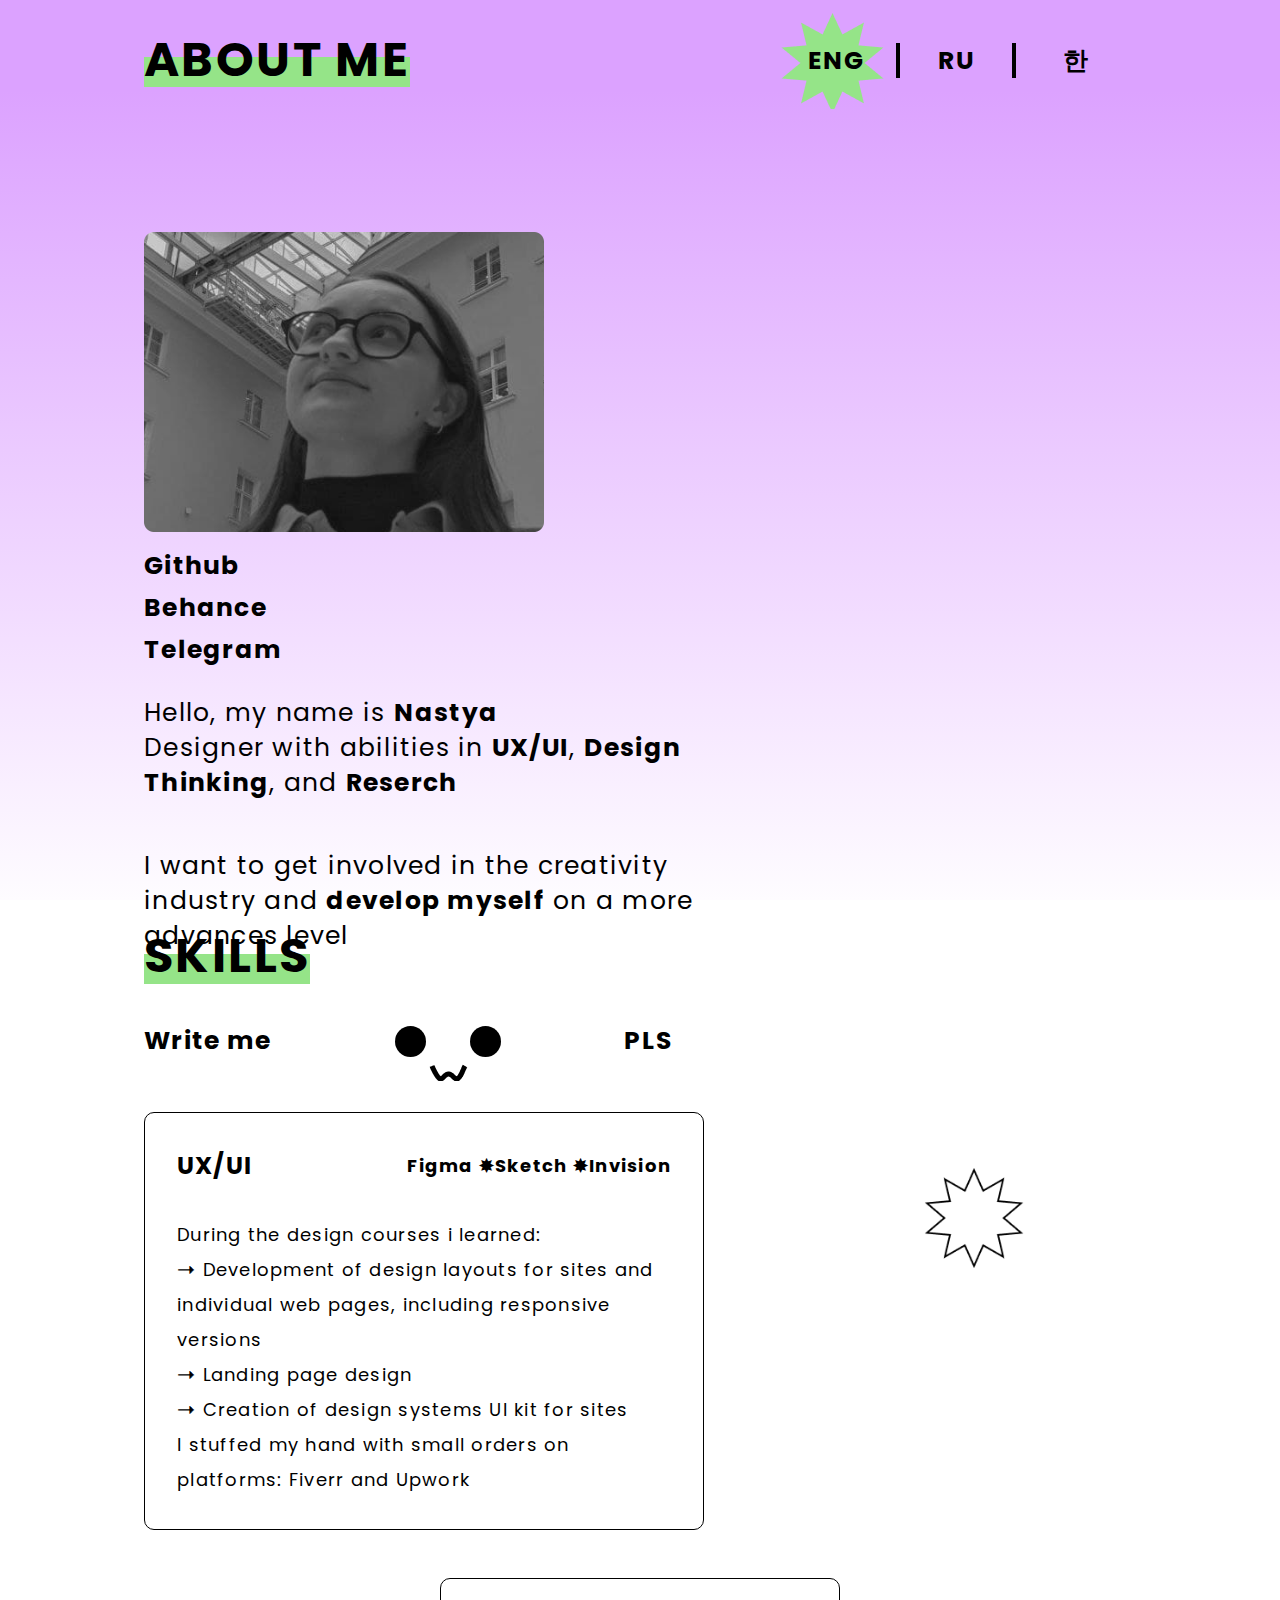
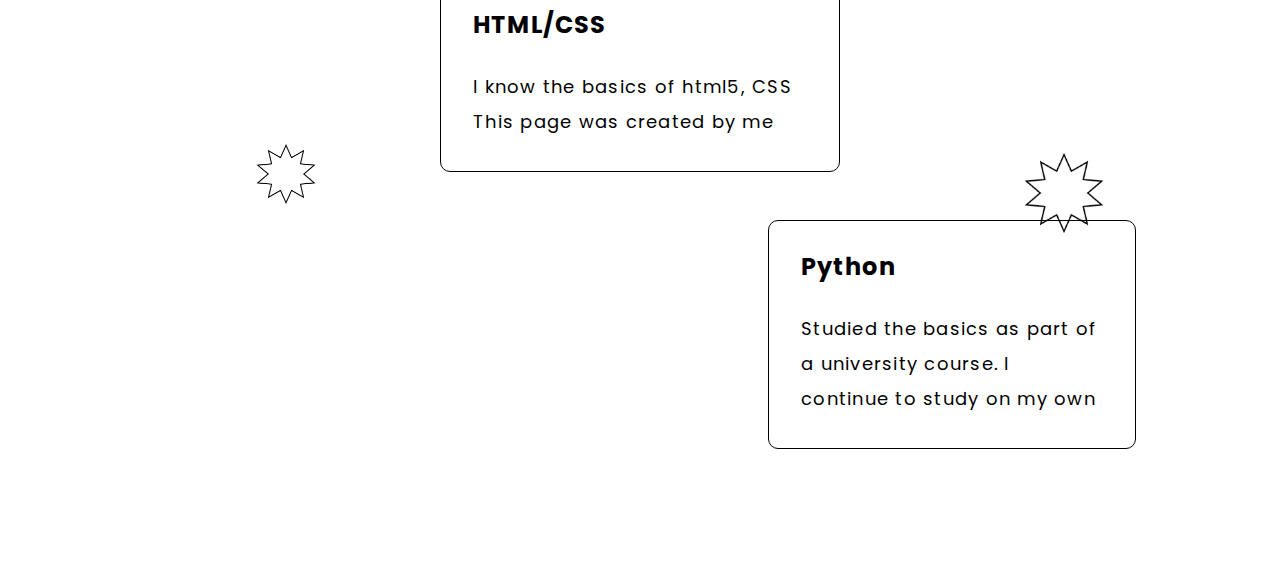
==== index.html @ 1527166c "add: pages" ====
<!doctype html>
<html lang="eng">
<head>
    <title>Nasinka makes a website</title>
    <meta charset="UTF-8">
    <meta name="viewport"
          content="width=device-width, user-scalable=no, initial-scale=1.0, maximum-scale=1.0, minimum-scale=1.0">
    <meta http-equiv="X-UA-Compatible" content="ie=edge">
    <title>hi</title>
    <link rel="stylesheet" href="style.css">
    <link rel="preconnect" href="https://fonts.gstatic.com">
    <link href="https://fonts.googleapis.com/css2?family=Poppins:wght@400;700&display=swap" rel="stylesheet">
</head>
<body>
<header>
    <div class="container">
        <div class="wrapper"><h1>About me</h1>
            <div class="lang-link">
                <a class="active-link" href="#">eng</a>
                <a href="index-ru.html">ru</a>
                <a href="index-kor.html">한</a>
            </div>
        </div>

    </div>
</header>
<section class="preface">
    <div class="container">
        <div class="wrapper">
            <div>
                <img src="img/me.png" height="300" width="400"/>
                <div class="social-links">
                    <a href="https://github.com/ratatat098" target="_blank">Github</a>
                    <a href="https://www.behance.net/anastasiae1" target="_blank">Behance</a>
                    <a href="https://t.me/Ezerska" target="_blank">Telegram</a>
                </div>
            </div>

            <div class="content">
                <p>Hello, my name is <b>Nastya</b><br>
                    Designer with abilities in <b>UX/UI</b>, <b>Design
                        Thinking</b>, and <b>Reserch </b></p>
                <p> I want to get involved in the creativity
                    industry and <b>develop myself</b> on a more
                    advances level</p>
                <div class="write-me">
                    <p>Write me</p>
                    <div id="cat">
                        <div id="cat-eye-left" class="cat-eye">
                            <div class="cat-eyeball"></div>
                        </div>
                        <div id="cat-eye-right" class="cat-eye">
                            <div class="cat-eyeball"></div>
                        </div>
                    </div>
                    <p>PLS</p>
                </div>
            </div>
        </div>
    </div>
</section>

<section class="skills">
    <div class="container">
        <div><h2>Skills</h2>
            <div class="skills-cards">
                <div class="card">
                    <div class="wrapper"><h3 class="card-title">UX/UI</h3>
                        <div class="prgrms">
                            <p>Figma
                                &#10040</p>
                            <p>Sketch

                                &#10040</p>
                            <p>Invision</p>
                        </div>
                    </div>
                    <p>During the design courses i learned: </br>
                        &#129042 Development of design layouts for sites and individual web pages, including responsive
                        versions</br>
                        &#129042 Landing page design</br>
                        &#129042 Creation of design systems UI kit for sites</br>
                        I stuffed my hand with small orders on platforms: Fiverr and Upwork</p>
                </div>
                <div class="card">
                    <h4 class="card-title">HTML/CSS</h4>
                    <p>I know the basics of html5, CSS</p>
                    <p>This page was created by me</p></div>
                <div class="card">
                    <h5 class="card-title">Python</h5>
                    <p>Studied the basics as part of a university course. I continue to study on my own</p>
                </div>
            </div>
        </div>
    </div>
    <img src="img/star.png" height="100" width="100" class="decor"/>
    <img src="img/star.png" height="60" width="60" class="decor2"/>
    <img src="img/star.png" height="80" width="80" class="decor3"/>
</section>
<script src="https://ajax.googleapis.com/ajax/libs/jquery/3.1.0/jquery.min.js"></script>
<script type="text/javascript">
    var el1 = $('#cat-eye-left'), eyeBall1 = el1.find('div');
    var el2 = $('#cat-eye-right'), eyeBall2 = el2.find('div');
    el1.show();
    el2.show();
    var x1 = el1.offset().left + 37, y1 = el1.offset().top + 25;
    var r = 10, x, y, x2, y2, isEyeProcessed = false;
    $('html').mousemove(function (e) {
        if (!isEyeProcessed) {
            isEyeProcessed = true;
            var x2 = e.pageX, y2 = e.pageY;
            y = ((r * (y2 - y1)) / Math.sqrt((x2 - x1) * (x2 - x1) + (y2 - y1) * (y2 - y1))) + y1;
            x = (((y - y1) * (x2 - x1)) / (y2 - y1)) + x1;
            eyeBall1.css({
                marginTop: (y - y1 + 1) + 'px',
                marginLeft: (x - x1) + 'px'
            });
            eyeBall2.css({
                marginTop: (y - y1 + 1) + 'px',
                marginLeft: (x - x1) + 'px'
            });
            isEyeProcessed = false;
        }
    });
</script>
</body>
</html>
---- style.css ----
*,
*:before,
*:after {
    margin: 0;
    box-sizing: border-box;
}

body {
    font-family: 'Poppins', sans-serif;
    font-size: 16px;
    color: black;
    height: 100vh;
    background: linear-gradient(180deg, #DCA2FF 10.03%, rgba(220, 162, 255, 0) 103%);
    background-repeat: no-repeat
}

a {
    text-decoration: none;
    color: black;
}

.container {
    width: 100%;
    max-width: 1440px;
    margin: 0 auto;
    padding: 0 9rem;

}


@media (max-width: 778px ) {
    .container {
        padding: 0 1rem;
    }
}

header {
    padding-top: 2rem;
    font-family: 'Poppins', sans-serif;
    font-size: 24px;
    color: black;

}

.wrapper {
    display: flex;
    justify-content: space-between;
    align-items: center;
    flex-wrap: wrap;
}

h1 {

    font-style: normal;
    font-weight: bold;
    font-size: 48px;
    line-height: 56px;
    letter-spacing: 0.05em;
    text-transform: uppercase;
    color: #000000;
    position: relative;
}

h1::before {
    content: "";
    position: absolute;
    top: 45%;
    right: 0;
    bottom: 10px;
    width: 100%;
    height: 30px;
    background: #95E488;
    z-index: -1;
}


.lang-link {
    color: #000000;
    font-style: normal;
    font-weight: bold;
    font-size: 25px;
    line-height: 35px;
    letter-spacing: 0.05em;
    text-transform: uppercase;
    display: grid;
    grid-template-columns: 7.5rem 7.5rem 7.5rem;
}

.lang-link a:nth-child(2) {
    border-right: 4px solid black;
    border-left: 4px solid black;

}

.lang-link a {
    text-align: center;
    position: relative;
}

.lang-link a:hover {
    position: relative;
}

.lang-link a:hover:after {
    content: '';
    position: absolute;
    background-repeat: no-repeat;
    background-image: url(img/green-star.png);
    width: 7rem;
    height: 6rem;
    top: -30px;
    left: 5px;
    z-index: -1;
}

.active-link:after {
    content: '';
    position: absolute;
    background-repeat: no-repeat;
    background-image: url(img/green-star.png);
    width: 7rem;
    height: 6rem;
    top: -30px;
    left: 5px;
    z-index: -1;
    cursor: none;
}


.preface {
    padding-top: 9rem;
    height: 90vh;

}

.preface .wrapper {
    align-items: flex-start;
}
.content {
    display: flex;
    flex-direction: column;
    justify-content: space-around;
    height: 27rem;
    max-width: 37.5rem;
    font-style: normal;
    font-weight: normal;
    font-size: 25px;
    line-height: 35px;
    letter-spacing: 0.05em;
}
.skills {
    font-style: normal;
    font-weight: normal;
    font-size: 25px;
    line-height: 35px;
    letter-spacing: 0.05em;
    position: relative;
    padding-bottom: 5rem;
}
.decor{
    position: absolute;
    z-index: 1;
    right:20%;
    top: 30vh;
}
.decor2{
    position: absolute;
    z-index: 1;
    left:20%;
    top: 94vh;
}
.decor3 {
    position: absolute;
    z-index: 1;
    left: 80%;
    top: 95vh;
}
h2 {
    display:inline-block;
    font-style: normal;
    font-weight: bold;
    font-size: 48px;
    line-height: 56px;
    letter-spacing: 0.05em;
    text-transform: uppercase;
    color: #000000;
    padding: 30px 0 8px;
    position: relative;
    margin-bottom: 120px;
}

h2::before {
    content: "";
    position: absolute;
    top: 60%;
    right: 0;
    bottom: 16px;
    width: 100%;
    height: 30px;
    background: #95E488;
    z-index: -1;
}
.skills-cards{
    display:flex;
    flex-direction: column;
}
.skills-cards .card:nth-child(3){
    align-self: flex-end;
    max-width: 23rem;
    width: 100%;
}
.skills-cards .card:nth-child(2) {
    align-self: center;
    max-width: 25rem;
    width: 100%
}
.skills-cards .card:nth-child(1) {
    position: relative;
    align-self: flex-start;
    max-width: 35rem;
    width: 100%
}

.card {
    border: 1px solid #000000;
    box-sizing: border-box;
    border-radius: 10px;
    padding: 2rem;
    margin-bottom: 3rem;

}
.prgrms{
    display: flex;
    margin-bottom: 30px;
}
.card-title{
    font-style: normal;
    font-weight: bold;
    font-size: 24px;
    line-height: 28px;
    letter-spacing: 0.05em;
    margin-bottom: 30px;
}
.card p{
    font-size: 18px;
}

.wrapper {
    font-style: normal;
    font-weight: bold;
    font-size: 25px;
    line-height: 42px;
    letter-spacing: 0.05em;
}

.social-links {
    display: flex;
    flex-direction: column;
}

.social-links a:hover:after {
    padding-left: 1rem;
    content: "\2190";
}

.write-me {
    display: flex;
    justify-content: space-between;
    align-items: center;
    max-width: 33rem;
    width: 100%;
    font-weight: bold;
}

@media (max-width: 778px ) {
    .write-me {
        justify-content: center;
    }

    .write-me p {
        display: none;
    }
}

#cat {
    position: relative;
    height: 78px;
    width: 144px;
}

#cat:before {
    content: '';
    left: 0;
    top: 0;
    position: absolute;
    background: url(img/kitty.png) no-repeat;
    height: 80px;
    width: 144px;
}

.cat-eye {
    position: absolute;
    display: none;
}

.cat-eyeball {
    position: absolute;
    left: 22.5px;
    top: 24.5px;
    width: 31px;
    height: 31px;
    background: black;
    border-radius: 100%;
}

#cat-eye-left {
    top: 0;
    left: 50%;
    margin-left: -75px;
}

#cat-eye-right {
    top: 0;
    left: 50%;
}
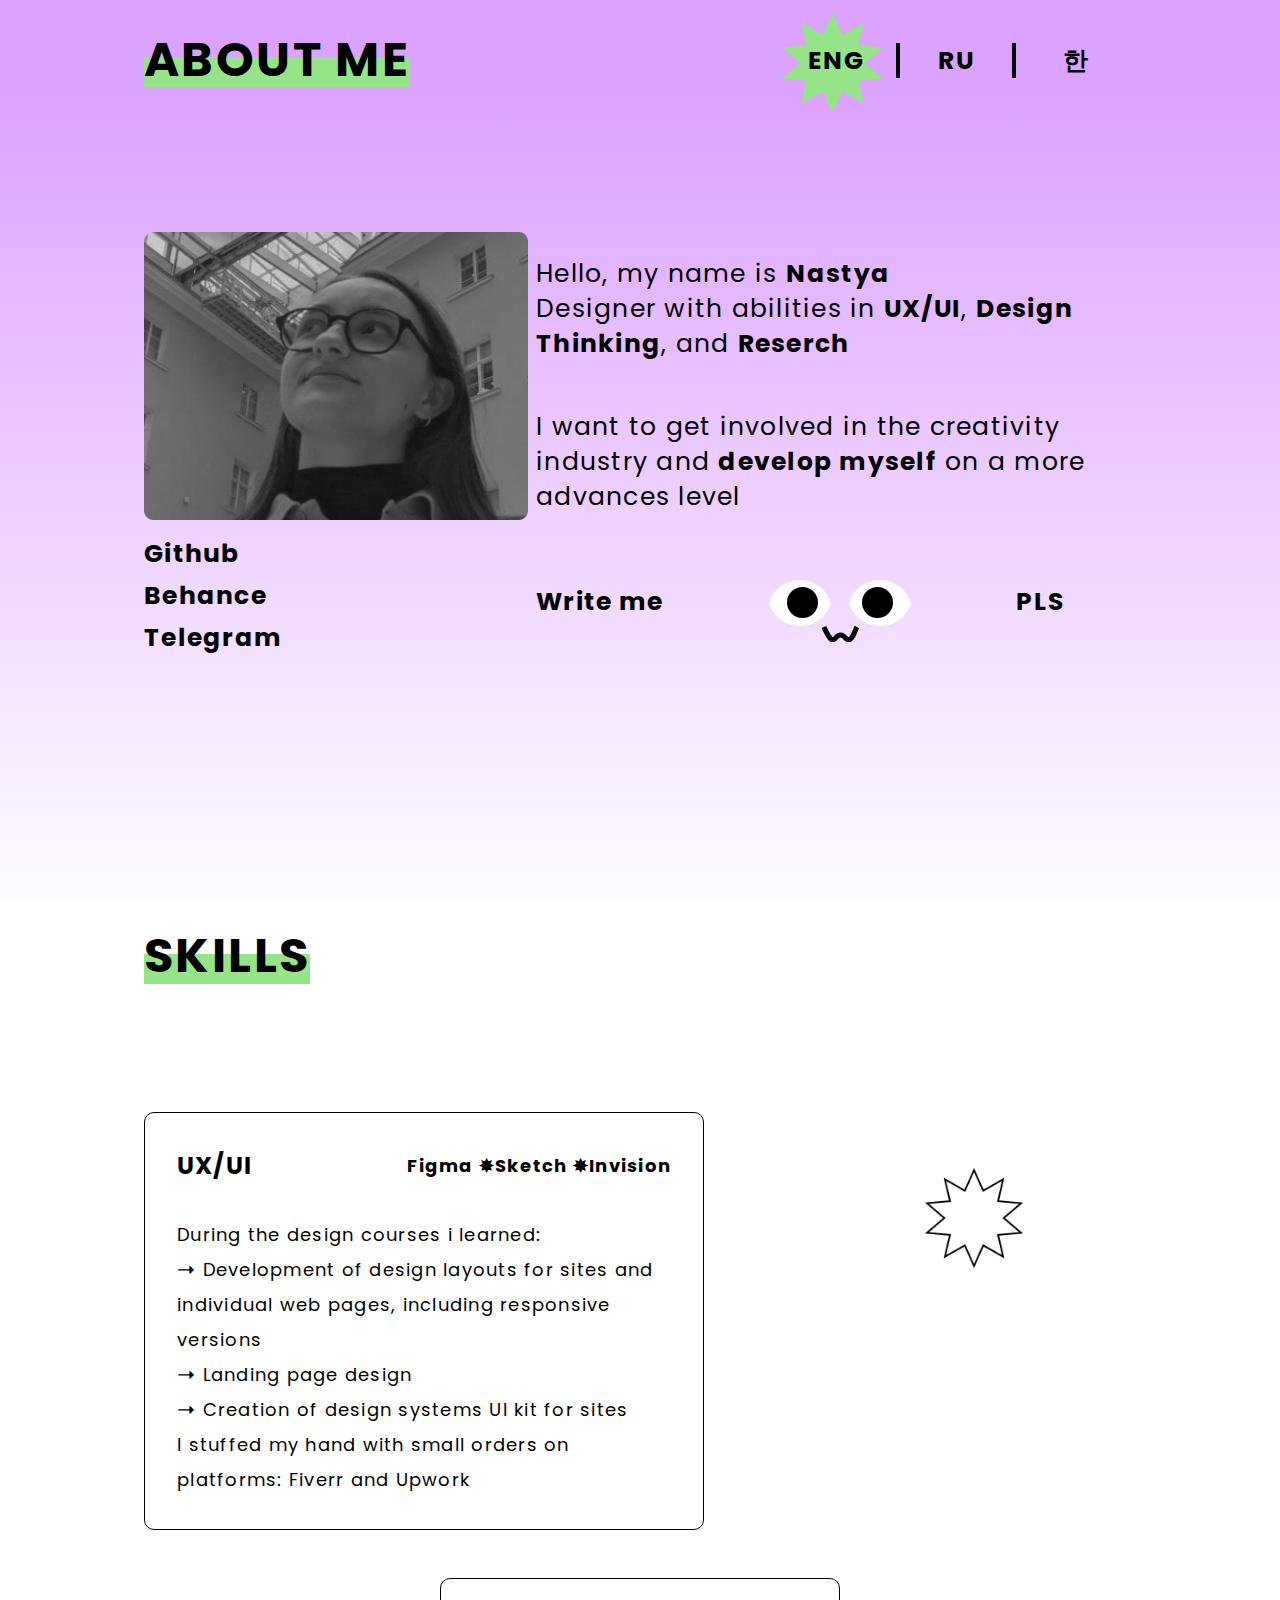
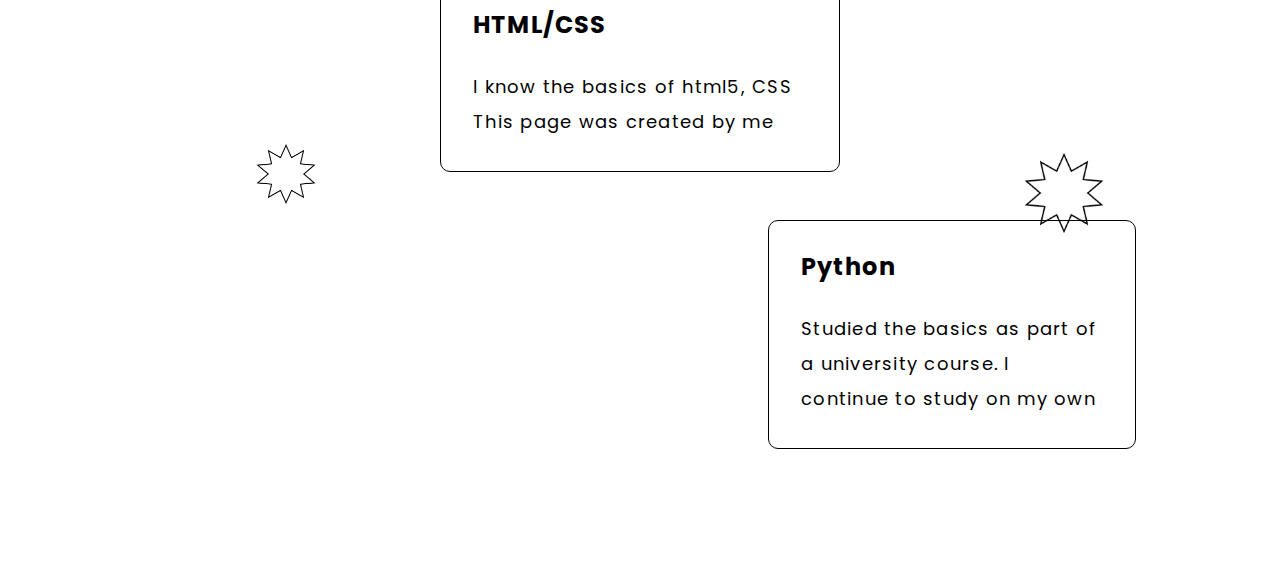
==== commit ed6f27f5: "add: fiks styles" ====
--- a/index.html
+++ b/index.html
@@ -28,7 +28,7 @@
     <div class="container">
         <div class="wrapper">
             <div>
-                <img src="img/me.png" height="300" width="400"/>
+                <img src="img/me.png" class="image" />
                 <div class="social-links">
                     <a href="https://github.com/ratatat098" target="_blank">Github</a>
                     <a href="https://www.behance.net/anastasiae1" target="_blank">Behance</a>
--- a/style.css
+++ b/style.css
@@ -28,12 +28,6 @@
 }
 
 
-@media (max-width: 778px ) {
-    .container {
-        padding: 0 1rem;
-    }
-}
-
 header {
     padding-top: 2rem;
     font-family: 'Poppins', sans-serif;
@@ -71,6 +65,10 @@
     height: 30px;
     background: #95E488;
     z-index: -1;
+}
+
+.image {
+    max-width: 24rem;
 }
 
 
@@ -136,6 +134,7 @@
 .preface .wrapper {
     align-items: flex-start;
 }
+
 .content {
     display: flex;
     flex-direction: column;
@@ -148,6 +147,7 @@
     line-height: 35px;
     letter-spacing: 0.05em;
 }
+
 .skills {
     font-style: normal;
     font-weight: normal;
@@ -157,26 +157,30 @@
     position: relative;
     padding-bottom: 5rem;
 }
-.decor{
+
+.decor {
     position: absolute;
     z-index: 1;
-    right:20%;
+    right: 20%;
     top: 30vh;
 }
-.decor2{
+
+.decor2 {
     position: absolute;
     z-index: 1;
-    left:20%;
+    left: 20%;
     top: 94vh;
 }
+
 .decor3 {
     position: absolute;
     z-index: 1;
     left: 80%;
     top: 95vh;
 }
+
 h2 {
-    display:inline-block;
+    display: inline-block;
     font-style: normal;
     font-weight: bold;
     font-size: 48px;
@@ -200,20 +204,24 @@
     background: #95E488;
     z-index: -1;
 }
-.skills-cards{
-    display:flex;
+
+.skills-cards {
+    display: flex;
     flex-direction: column;
 }
-.skills-cards .card:nth-child(3){
+
+.skills-cards .card:nth-child(3) {
     align-self: flex-end;
     max-width: 23rem;
     width: 100%;
 }
+
 .skills-cards .card:nth-child(2) {
     align-self: center;
     max-width: 25rem;
     width: 100%
 }
+
 .skills-cards .card:nth-child(1) {
     position: relative;
     align-self: flex-start;
@@ -229,11 +237,13 @@
     margin-bottom: 3rem;
 
 }
-.prgrms{
+
+.prgrms {
     display: flex;
     margin-bottom: 30px;
 }
-.card-title{
+
+.card-title {
     font-style: normal;
     font-weight: bold;
     font-size: 24px;
@@ -241,7 +251,8 @@
     letter-spacing: 0.05em;
     margin-bottom: 30px;
 }
-.card p{
+
+.card p {
     font-size: 18px;
 }
 
@@ -323,3 +334,33 @@
     top: 0;
     left: 50%;
 }
+
+@media (max-width: 778px ) {
+    .container {
+        padding: 0 1rem;
+    }
+
+    .lang-link {
+        margin-top: 3rem;
+    }
+
+    .skills {
+        margin-top: 20rem;
+    }
+
+    .decor,
+    .decor2,
+    .decor3 {
+        opacity: 0.4;
+    }
+
+    .image {
+        max-width: 20rem;
+    }
+
+    .skills-cards .card:nth-child(3),
+    .skills-cards .card:nth-child(2){
+        align-self: flex-start;
+    }
+
+}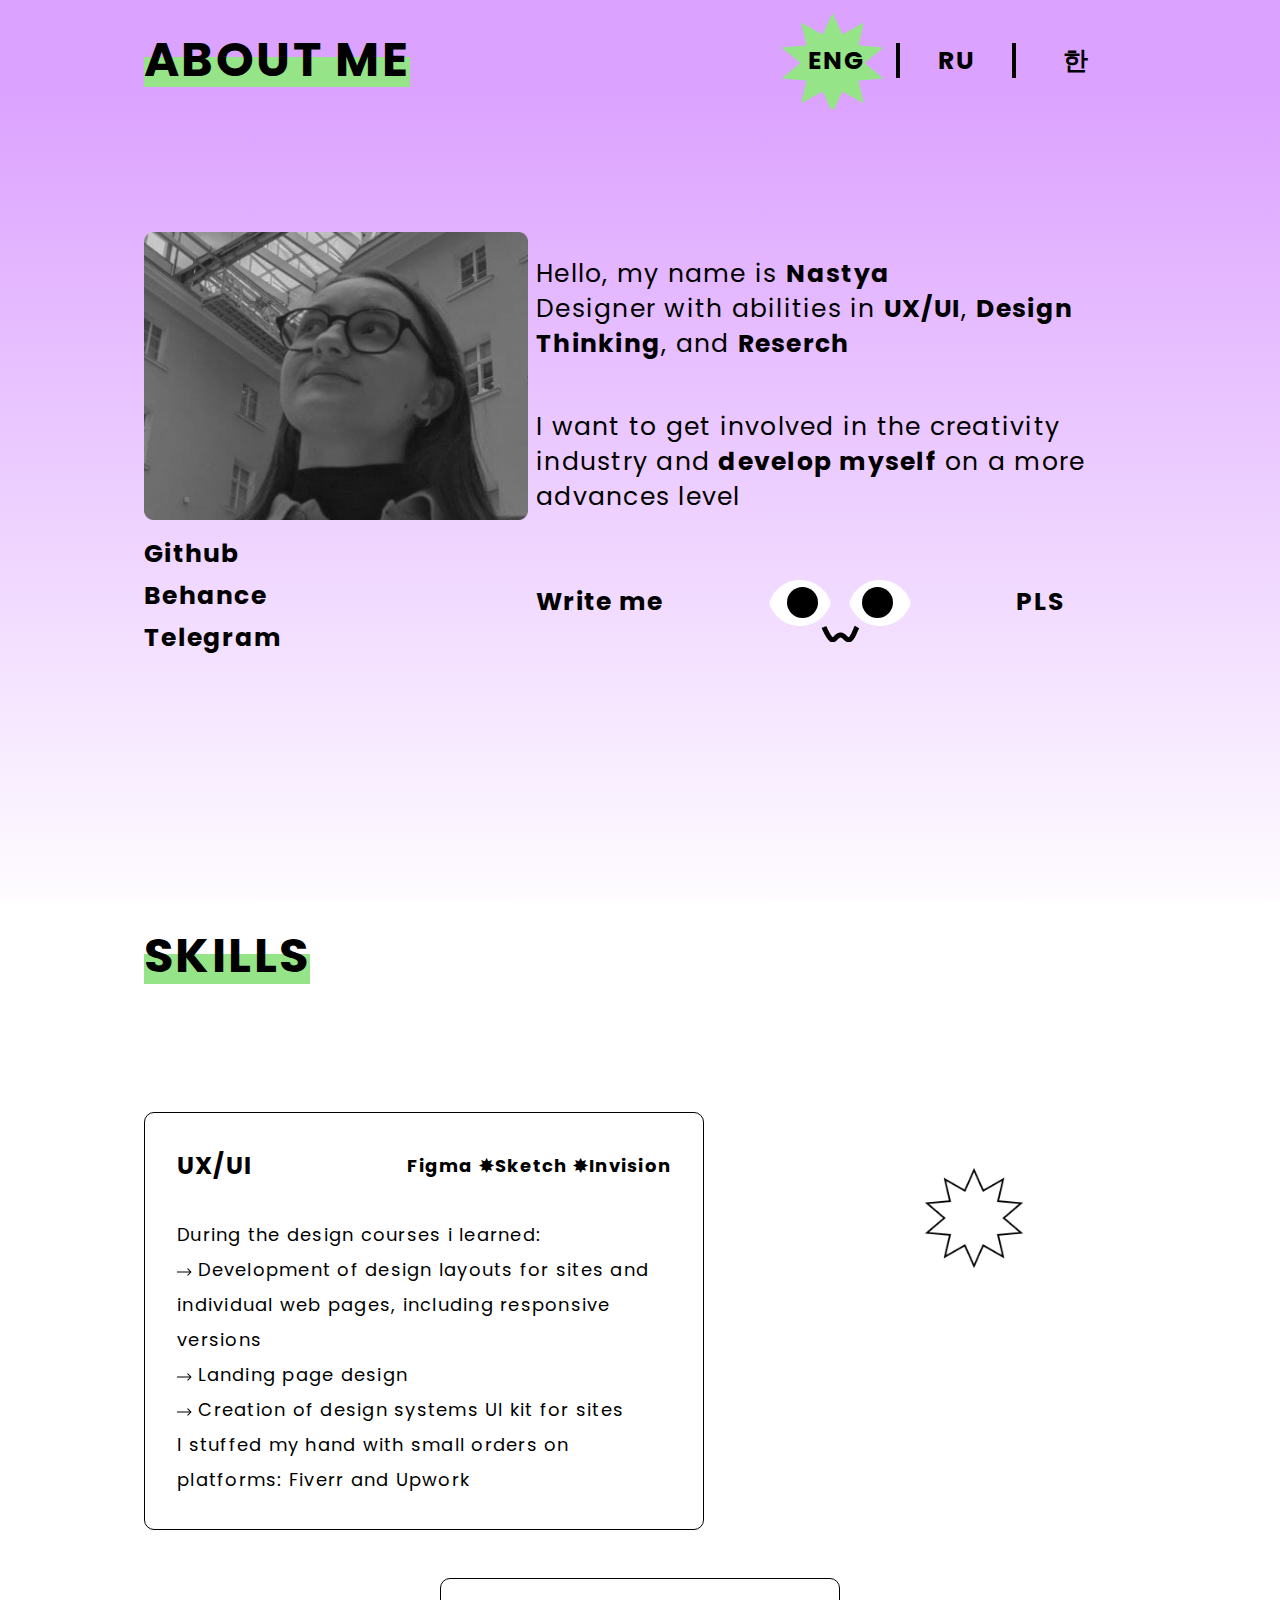
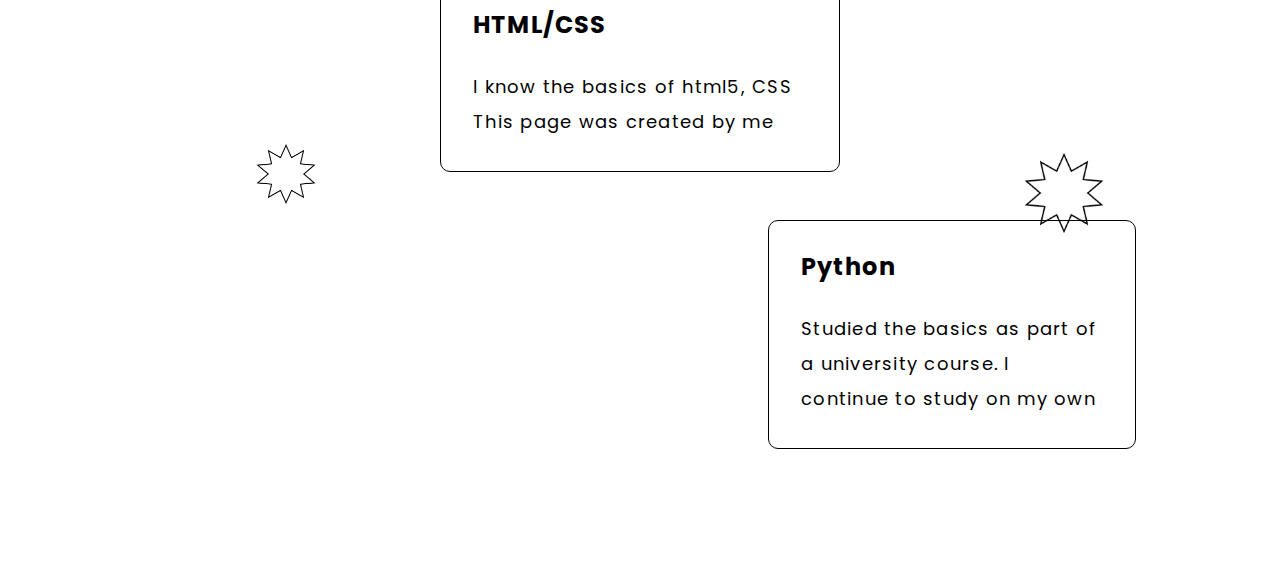
==== commit 3a00facf: "add:change arrows" ====
--- a/index.html
+++ b/index.html
@@ -76,10 +76,19 @@
                         </div>
                     </div>
                     <p>During the design courses i learned: </br>
-                        &#129042 Development of design layouts for sites and individual web pages, including responsive
+                        <svg width="15" height="8" viewBox="0 0 15 8" fill="none" xmlns="http://www.w3.org/2000/svg">
+                            <path d="M14.3536 4.35355C14.5488 4.15829 14.5488 3.84171 14.3536 3.64645L11.1716 0.464466C10.9763 0.269204 10.6597 0.269204 10.4645 0.464466C10.2692 0.659728 10.2692 0.976311 10.4645 1.17157L13.2929 4L10.4645 6.82843C10.2692 7.02369 10.2692 7.34027 10.4645 7.53553C10.6597 7.7308 10.9763 7.7308 11.1716 7.53553L14.3536 4.35355ZM0 4.5H14V3.5H0V4.5Z" fill="black"/>
+                        </svg>
+                        Development of design layouts for sites and individual web pages, including responsive
                         versions</br>
-                        &#129042 Landing page design</br>
-                        &#129042 Creation of design systems UI kit for sites</br>
+                        <svg width="15" height="8" viewBox="0 0 15 8" fill="none" xmlns="http://www.w3.org/2000/svg">
+                            <path d="M14.3536 4.35355C14.5488 4.15829 14.5488 3.84171 14.3536 3.64645L11.1716 0.464466C10.9763 0.269204 10.6597 0.269204 10.4645 0.464466C10.2692 0.659728 10.2692 0.976311 10.4645 1.17157L13.2929 4L10.4645 6.82843C10.2692 7.02369 10.2692 7.34027 10.4645 7.53553C10.6597 7.7308 10.9763 7.7308 11.1716 7.53553L14.3536 4.35355ZM0 4.5H14V3.5H0V4.5Z" fill="black"/>
+                        </svg>
+                        Landing page design</br>
+                        <svg width="15" height="8" viewBox="0 0 15 8" fill="none" xmlns="http://www.w3.org/2000/svg">
+                            <path d="M14.3536 4.35355C14.5488 4.15829 14.5488 3.84171 14.3536 3.64645L11.1716 0.464466C10.9763 0.269204 10.6597 0.269204 10.4645 0.464466C10.2692 0.659728 10.2692 0.976311 10.4645 1.17157L13.2929 4L10.4645 6.82843C10.2692 7.02369 10.2692 7.34027 10.4645 7.53553C10.6597 7.7308 10.9763 7.7308 11.1716 7.53553L14.3536 4.35355ZM0 4.5H14V3.5H0V4.5Z" fill="black"/>
+                        </svg>
+                        Creation of design systems UI kit for sites</br>
                         I stuffed my hand with small orders on platforms: Fiverr and Upwork</p>
                 </div>
                 <div class="card">
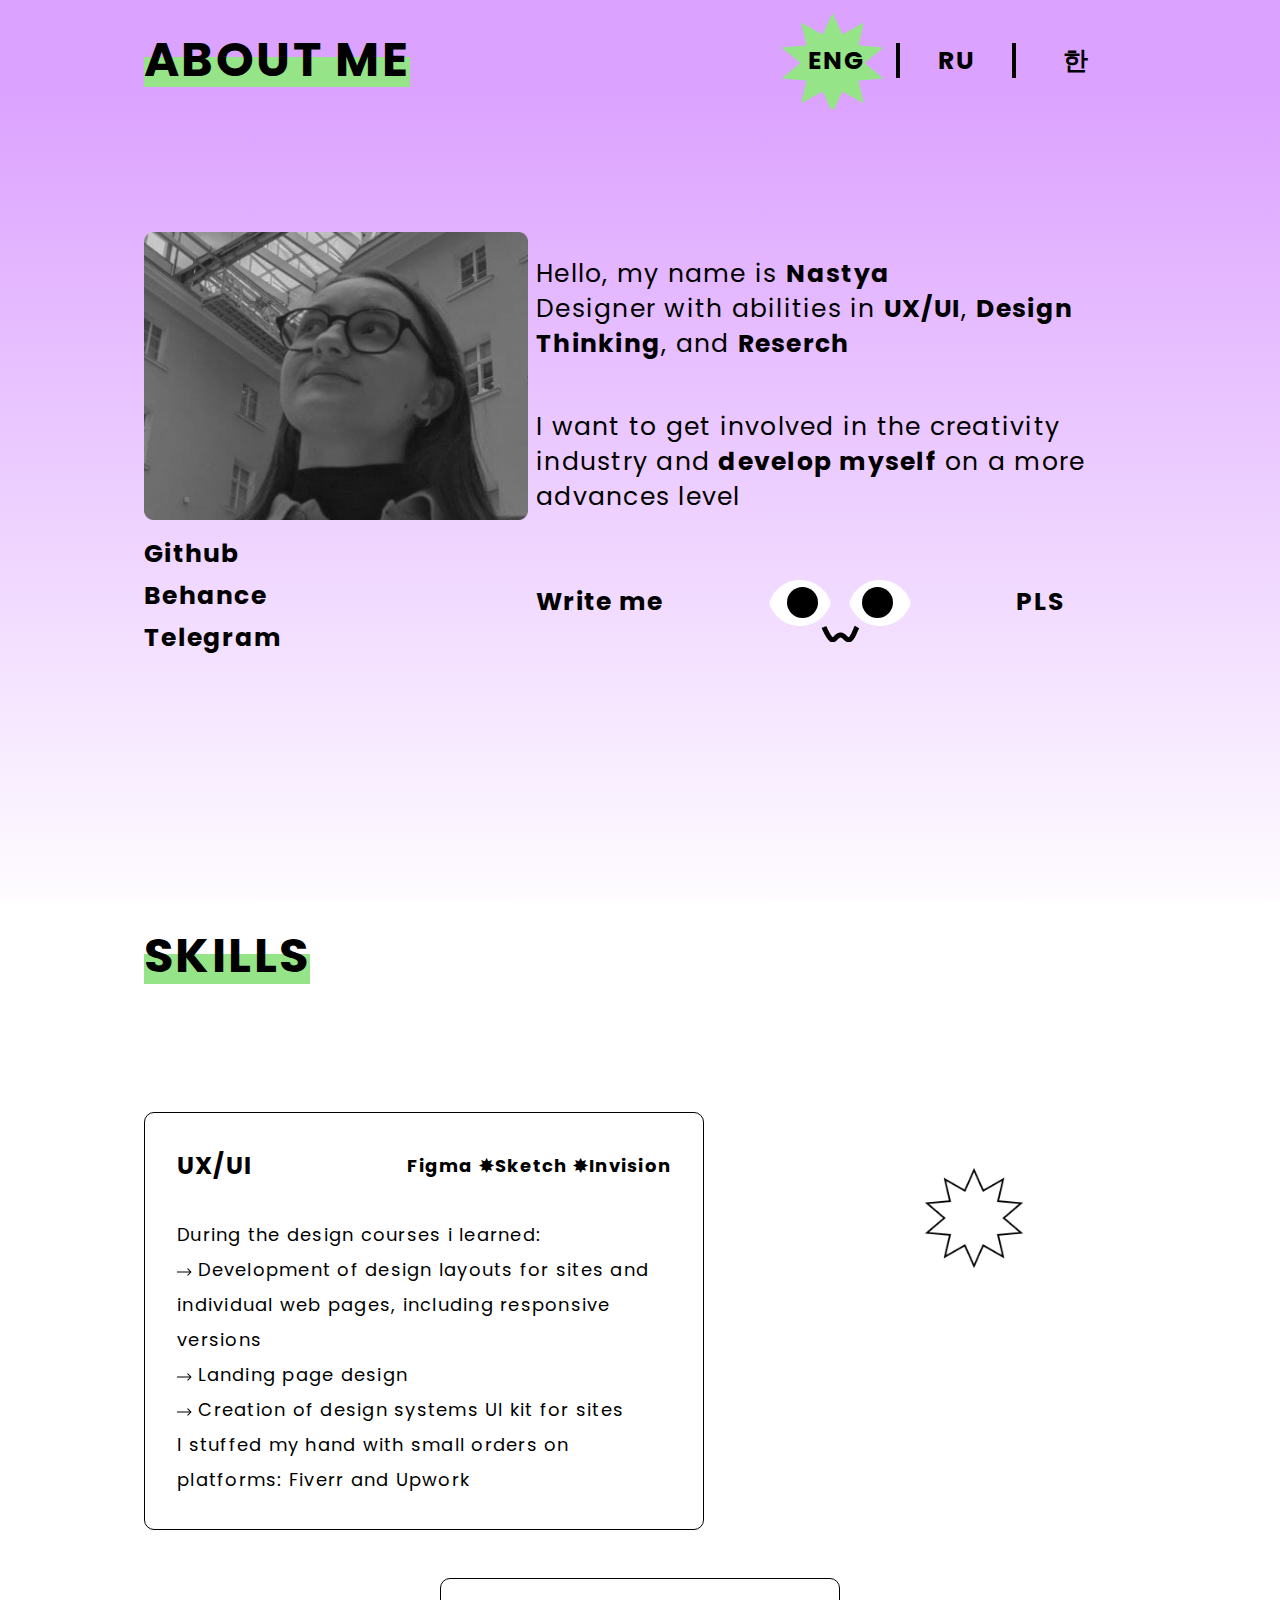
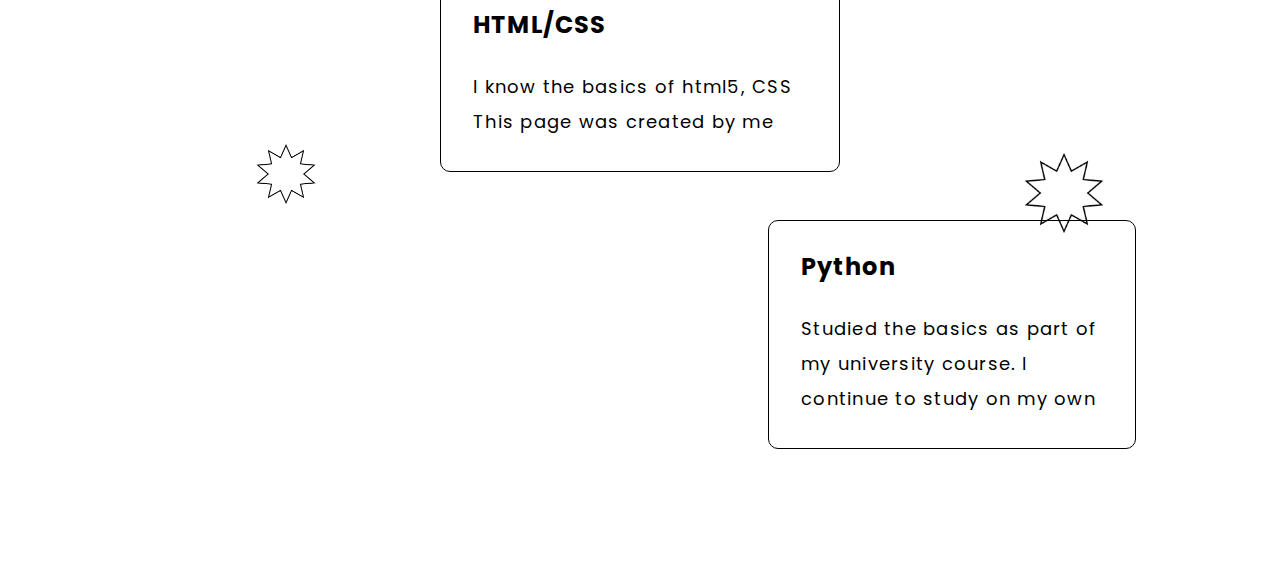
==== commit 439c3db7: "add: text wrong" ====
--- a/index.html
+++ b/index.html
@@ -97,7 +97,7 @@
                     <p>This page was created by me</p></div>
                 <div class="card">
                     <h5 class="card-title">Python</h5>
-                    <p>Studied the basics as part of a university course. I continue to study on my own</p>
+                    <p>Studied the basics as part of my university course. I continue to study on my own</p>
                 </div>
             </div>
         </div>
